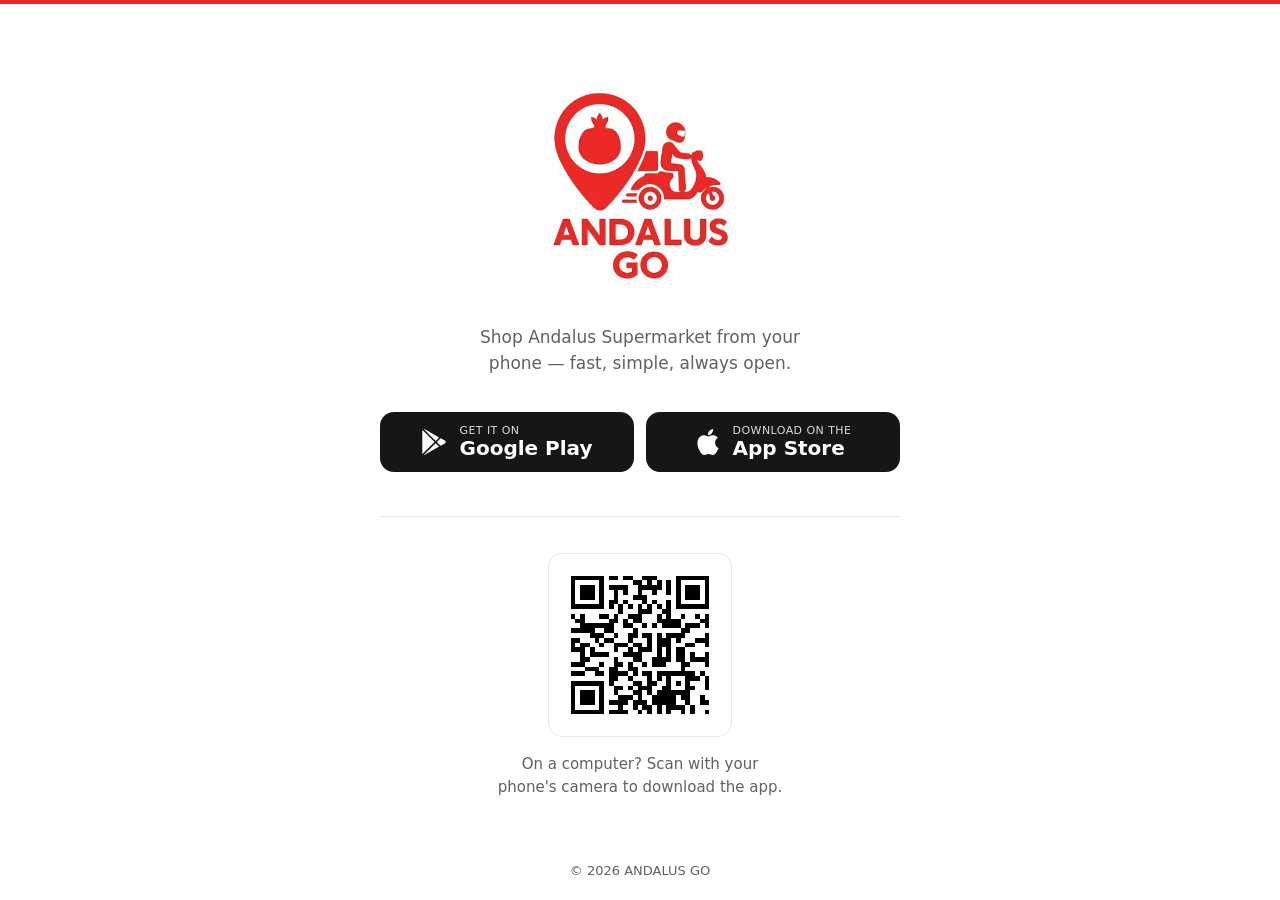
==== index.html @ f075320d "ANDALUS GO universal QR code and smart app redirect Landing page that sends Android visitors to Goog" ====
<!doctype html>
<html lang="en">
<head>
  <meta charset="utf-8">
  <meta name="viewport" content="width=device-width, initial-scale=1, viewport-fit=cover">
  <title>Download ANDALUS GO</title>
  <meta name="description" content="Download the ANDALUS GO app for Android and iPhone.">
  <meta name="theme-color" content="#ec2826">
  <meta property="og:title" content="Download ANDALUS GO">
  <meta property="og:description" content="Get the ANDALUS GO app on Google Play and the App Store.">
  <meta property="og:type" content="website">
  <meta property="og:image" content="assets/logo.png">
  <link rel="icon" href="assets/logo.png" type="image/png">
  <link rel="apple-touch-icon" href="assets/logo.png">
  <link rel="stylesheet" href="style.css">
</head>
<body>
  <main class="page">
    <header class="brand">
      <!-- The logo already contains the "ANDALUS GO" wordmark, so the heading is kept for screen readers only. -->
      <img class="brand__logo" src="assets/logo.png" alt="ANDALUS GO" width="447" height="447">
      <h1 class="visually-hidden">ANDALUS GO</h1>
      <p class="brand__tagline">Shop Andalus Supermarket from your phone — fast, simple, always open.</p>
    </header>

    <!-- Shown only while an automatic redirect is in progress (mobile). -->
    <p class="status" id="status" role="status" aria-live="polite" hidden></p>

    <!--
      STORE LINKS — the single place to set them.
      The href values below are used both by the buttons and by the automatic redirect in script.js.
    -->
    <section class="stores" aria-label="Download the app">
      <a class="store-btn" id="link-android"
         href="https://play.google.com/store/apps/details?id=uz.prod.andalus.customer_app"
         rel="noopener">
        <svg class="store-btn__icon" viewBox="0 0 24 24" aria-hidden="true"><path d="M22.018 13.298l-3.919 2.218-3.515-3.493 3.543-3.521 3.891 2.202a1.49 1.49 0 0 1 0 2.594zM1.337.924a1.486 1.486 0 0 0-.112.568v21.017c0 .217.045.419.124.6l11.155-11.087L1.337.924zm12.207 10.065l3.258-3.238L3.45.195a1.466 1.466 0 0 0-.946-.179l11.04 10.973zm0 2.067l-11 10.933c.298.036.612-.016.906-.183l13.324-7.54-3.23-3.21z"/></svg>
        <span class="store-btn__text"><small>GET IT ON</small>Google Play</span>
      </a>
      <a class="store-btn" id="link-ios"
         href="https://apps.apple.com/app/andalus-go/id6757116995"
         rel="noopener">
        <svg class="store-btn__icon" viewBox="0 0 24 24" aria-hidden="true"><path d="M12.152 6.896c-.948 0-2.415-1.078-3.96-1.04-2.04.027-3.91 1.183-4.961 3.014-2.117 3.675-.546 9.103 1.519 12.09 1.013 1.454 2.208 3.09 3.792 3.039 1.52-.065 2.09-.987 3.935-.987 1.831 0 2.35.987 3.96.948 1.637-.026 2.676-1.48 3.676-2.948 1.156-1.688 1.636-3.325 1.662-3.415-.039-.013-3.182-1.221-3.22-4.857-.026-3.04 2.48-4.494 2.597-4.559-1.429-2.09-3.623-2.324-4.39-2.376-2-.156-3.675 1.09-4.61 1.09zM15.53 3.83c.843-1.012 1.4-2.427 1.245-3.83-1.207.052-2.662.805-3.532 1.818-.78.896-1.454 2.338-1.273 3.714 1.338.104 2.715-.688 3.559-1.701"/></svg>
        <span class="store-btn__text"><small>Download on the</small>App Store</span>
      </a>
    </section>

    <!-- Desktop only: lets visitors scan this page with their phone. Filled by script.js. -->
    <section class="scan" id="scan" hidden>
      <div class="scan__code" id="scan-code" aria-label="QR code to open this page on your phone"></div>
      <p class="scan__text">On a computer? Scan with your phone's camera to download the app.</p>
    </section>
  </main>

  <footer class="footer">
    <p>&copy; <span id="year">2026</span> ANDALUS GO</p>
  </footer>

  <script src="script.js"></script>
</body>
</html>
---- style.css ----
:root {
  --brand: #ec2826;
  --brand-dark: #c11d1a;
  --brand-soft: #fdeceb;
  --ink: #161616;
  --muted: #62605f;
  --line: #eee8e7;
  --bg: #ffffff;
  --radius: 14px;
  --font: system-ui, -apple-system, "Segoe UI", Roboto, "Helvetica Neue", Arial, sans-serif;
}

*,
*::before,
*::after { box-sizing: border-box; }

html, body { margin: 0; }

body {
  min-height: 100vh;
  min-height: 100dvh;
  display: flex;
  flex-direction: column;
  background: var(--bg);
  color: var(--ink);
  font-family: var(--font);
  line-height: 1.5;
  -webkit-font-smoothing: antialiased;
  text-rendering: optimizeLegibility;
}

/* Thin brand-red accent along the top edge */
body::before {
  content: "";
  display: block;
  height: 4px;
  background: var(--brand);
}

.page {
  flex: 1;
  width: 100%;
  max-width: 560px;
  margin: 0 auto;
  padding: clamp(40px, 9vh, 96px) 20px 32px;
  display: flex;
  flex-direction: column;
  align-items: center;
  text-align: center;
}

/* ---------- Brand ---------- */
/* The logo PNG has its own white margin, so it sits directly on the page. */
.brand__logo {
  width: clamp(200px, 60vw, 260px);
  height: auto;
  display: block;
  margin: -24px auto 0;
  mix-blend-mode: multiply; /* hides the image's slightly off-white background */
}

.visually-hidden {
  position: absolute;
  width: 1px;
  height: 1px;
  margin: -1px;
  padding: 0;
  overflow: hidden;
  clip: rect(0 0 0 0);
  white-space: nowrap;
  border: 0;
}

.brand__tagline {
  margin: 4px auto 0;
  max-width: 34ch;
  color: var(--muted);
  font-size: 1.0625rem;
}

/* ---------- Redirect status ---------- */
.status {
  margin: 28px 0 0;
  padding: 10px 16px;
  border-radius: 999px;
  background: var(--brand-soft);
  color: var(--brand-dark);
  font-size: 0.9375rem;
  font-weight: 600;
}

/* ---------- Store buttons ---------- */
.stores {
  margin-top: 36px;
  width: 100%;
  display: grid;
  grid-template-columns: 1fr;
  gap: 12px;
}

@media (min-width: 520px) {
  .stores { grid-template-columns: 1fr 1fr; }
}

.store-btn {
  display: flex;
  align-items: center;
  justify-content: center;
  gap: 12px;
  min-height: 60px;
  padding: 10px 20px;
  border-radius: var(--radius);
  background: var(--ink);
  color: #fff;
  text-decoration: none;
  border: 2px solid var(--ink);
  transition: background-color 0.15s ease, border-color 0.15s ease;
}

.store-btn:hover { background: var(--brand-dark); border-color: var(--brand-dark); }

.store-btn:focus-visible {
  outline: 3px solid var(--brand);
  outline-offset: 3px;
}

/* Detected platform's button is highlighted in brand red */
.store-btn.is-primary { background: var(--brand); border-color: var(--brand); }
.store-btn.is-primary:hover { background: var(--brand-dark); border-color: var(--brand-dark); }

.store-btn__icon {
  width: 26px;
  height: 26px;
  flex: none;
  fill: currentColor;
}

.store-btn__text {
  display: flex;
  flex-direction: column;
  align-items: flex-start;
  font-size: 1.25rem;
  font-weight: 700;
  line-height: 1.1;
}

.store-btn__text small {
  font-size: 0.6875rem;
  font-weight: 500;
  letter-spacing: 0.04em;
  text-transform: uppercase;
  opacity: 0.85;
}

/* ---------- Desktop scan block ---------- */
.scan {
  margin-top: 44px;
  padding-top: 36px;
  border-top: 1px solid var(--line);
  width: 100%;
  display: flex;
  flex-direction: column;
  align-items: center;
}

.scan[hidden], .status[hidden] { display: none; }

.scan__code {
  width: 184px;
  height: 184px;
  padding: 12px;
  border: 1px solid var(--line);
  border-radius: var(--radius);
  background: #fff;
}

.scan__code svg { display: block; width: 100%; height: 100%; }

.scan__text {
  margin: 16px 0 0;
  max-width: 30ch;
  color: var(--muted);
  font-size: 0.9375rem;
}

/* ---------- Footer ---------- */
.footer {
  padding: 20px;
  text-align: center;
  color: var(--muted);
  font-size: 0.8125rem;
}

.footer p { margin: 0; }

@media (prefers-reduced-motion: reduce) {
  .store-btn { transition: none; }
}
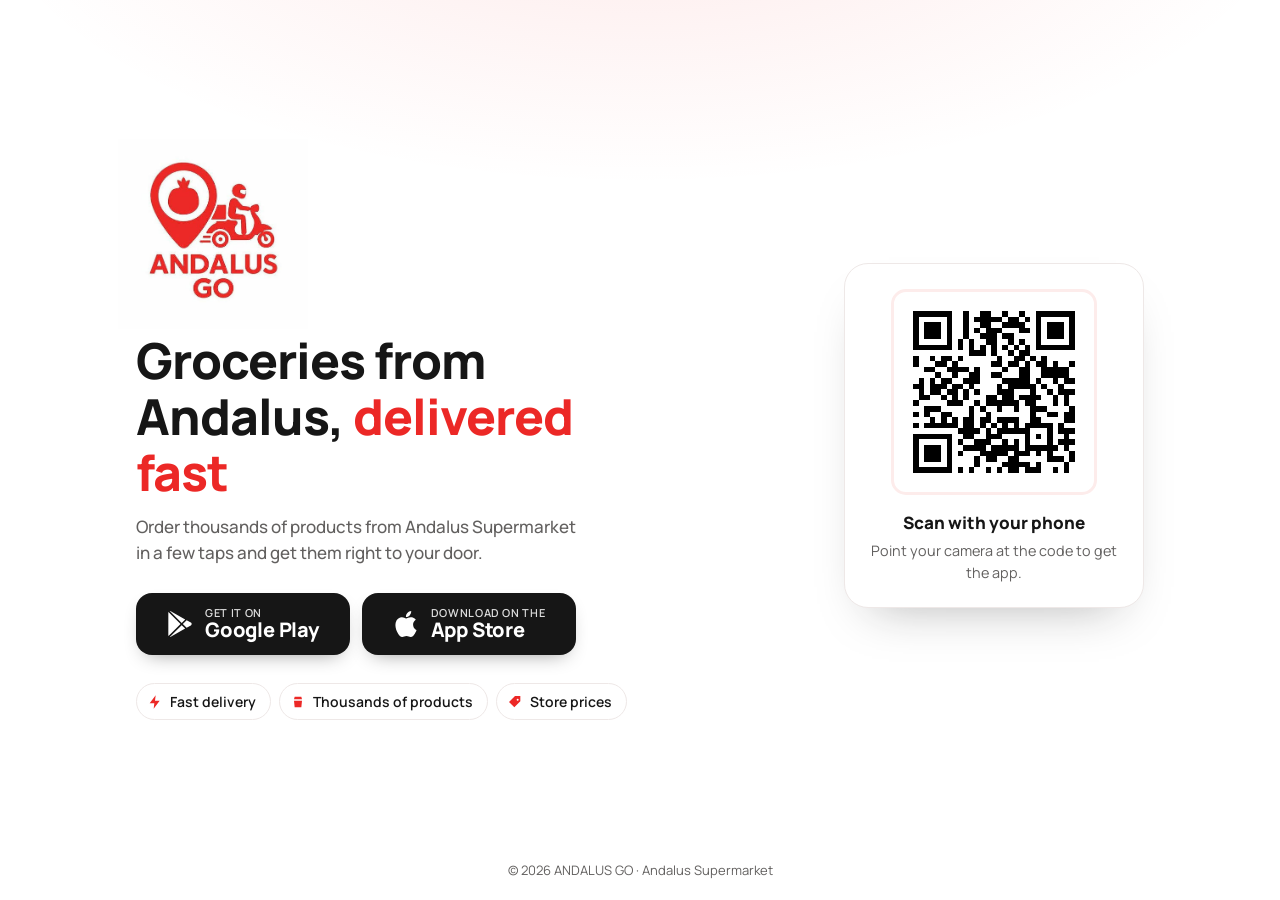
==== commit e0765141: "Open the store instantly and refresh the landing design - Vercel edge middleware sends Android/iPhon" ====
--- a/index.html
+++ b/index.html
@@ -4,56 +4,85 @@
   <meta charset="utf-8">
   <meta name="viewport" content="width=device-width, initial-scale=1, viewport-fit=cover">
   <title>Download ANDALUS GO</title>
-  <meta name="description" content="Download the ANDALUS GO app for Android and iPhone.">
+  <!--
+    Instant redirect: runs before any CSS, fonts or images load.
+    STORE LINKS: keep in sync with the two buttons below and with middleware.js.
+  -->
+  <script>
+    (function () {
+      var STORES = {
+        android: "https://play.google.com/store/apps/details?id=uz.prod.andalus.customer_app",
+        ios: "https://apps.apple.com/app/andalus-go/id6757116995"
+      };
+      var q = location.search;
+      var ua = navigator.userAgent || "";
+      var forced = /[?&]platform=(android|ios|other)\b/i.exec(q);
+      var p = "other";
+      if (forced) p = forced[1].toLowerCase();
+      else if (/Windows Phone|IEMobile/i.test(ua)) p = "other";        // these UAs also contain "Android"/"iPhone"
+      else if (/Android/i.test(ua)) p = "android";
+      else if (/iPhone|iPad|iPod/i.test(ua)) p = "ios";
+      else if (/Macintosh/i.test(ua) && navigator.maxTouchPoints > 1) p = "ios"; // iPadOS 13+ "desktop mode"
+      else if (navigator.userAgentData && /android/i.test(navigator.userAgentData.platform || "")) p = "android";
+      document.documentElement.setAttribute("data-platform", p);
+      // replace() keeps this page out of history, so "Back" from the store does not bounce here again.
+      if (p !== "other" && !/[?&]noredirect\b/.test(q)) location.replace(STORES[p]);
+    })();
+  </script>
+  <meta name="description" content="Download the ANDALUS GO app for Android and iPhone. Groceries from Andalus Supermarket delivered to your door.">
   <meta name="theme-color" content="#ec2826">
   <meta property="og:title" content="Download ANDALUS GO">
-  <meta property="og:description" content="Get the ANDALUS GO app on Google Play and the App Store.">
+  <meta property="og:description" content="Groceries from Andalus Supermarket delivered to your door. Get the app on Google Play and the App Store.">
   <meta property="og:type" content="website">
   <meta property="og:image" content="assets/logo.png">
   <link rel="icon" href="assets/logo.png" type="image/png">
   <link rel="apple-touch-icon" href="assets/logo.png">
+  <link rel="preconnect" href="https://fonts.googleapis.com">
+  <link rel="preconnect" href="https://fonts.gstatic.com" crossorigin>
+  <link rel="stylesheet" href="https://fonts.googleapis.com/css2?family=Manrope:wght@500;600;700;800&display=swap">
   <link rel="stylesheet" href="style.css">
 </head>
 <body>
   <main class="page">
-    <header class="brand">
-      <!-- The logo already contains the "ANDALUS GO" wordmark, so the heading is kept for screen readers only. -->
-      <img class="brand__logo" src="assets/logo.png" alt="ANDALUS GO" width="447" height="447">
-      <h1 class="visually-hidden">ANDALUS GO</h1>
-      <p class="brand__tagline">Shop Andalus Supermarket from your phone — fast, simple, always open.</p>
-    </header>
+    <section class="hero">
+      <div class="hero__text">
+        <img class="hero__logo" src="assets/logo.png" alt="ANDALUS GO" width="447" height="447">
+        <h1 class="hero__title">Groceries from Andalus, <span>delivered fast</span></h1>
+        <p class="hero__lead">Order thousands of products from Andalus Supermarket in a few taps and get them right to your door.</p>
 
-    <!-- Shown only while an automatic redirect is in progress (mobile). -->
-    <p class="status" id="status" role="status" aria-live="polite" hidden></p>
+        <!-- Shown only while a redirect is in progress, or if it was blocked. -->
+        <p class="status" id="status" role="status" aria-live="polite" hidden></p>
 
-    <!--
-      STORE LINKS — the single place to set them.
-      The href values below are used both by the buttons and by the automatic redirect in script.js.
-    -->
-    <section class="stores" aria-label="Download the app">
-      <a class="store-btn" id="link-android"
-         href="https://play.google.com/store/apps/details?id=uz.prod.andalus.customer_app"
-         rel="noopener">
-        <svg class="store-btn__icon" viewBox="0 0 24 24" aria-hidden="true"><path d="M22.018 13.298l-3.919 2.218-3.515-3.493 3.543-3.521 3.891 2.202a1.49 1.49 0 0 1 0 2.594zM1.337.924a1.486 1.486 0 0 0-.112.568v21.017c0 .217.045.419.124.6l11.155-11.087L1.337.924zm12.207 10.065l3.258-3.238L3.45.195a1.466 1.466 0 0 0-.946-.179l11.04 10.973zm0 2.067l-11 10.933c.298.036.612-.016.906-.183l13.324-7.54-3.23-3.21z"/></svg>
-        <span class="store-btn__text"><small>GET IT ON</small>Google Play</span>
-      </a>
-      <a class="store-btn" id="link-ios"
-         href="https://apps.apple.com/app/andalus-go/id6757116995"
-         rel="noopener">
-        <svg class="store-btn__icon" viewBox="0 0 24 24" aria-hidden="true"><path d="M12.152 6.896c-.948 0-2.415-1.078-3.96-1.04-2.04.027-3.91 1.183-4.961 3.014-2.117 3.675-.546 9.103 1.519 12.09 1.013 1.454 2.208 3.09 3.792 3.039 1.52-.065 2.09-.987 3.935-.987 1.831 0 2.35.987 3.96.948 1.637-.026 2.676-1.48 3.676-2.948 1.156-1.688 1.636-3.325 1.662-3.415-.039-.013-3.182-1.221-3.22-4.857-.026-3.04 2.48-4.494 2.597-4.559-1.429-2.09-3.623-2.324-4.39-2.376-2-.156-3.675 1.09-4.61 1.09zM15.53 3.83c.843-1.012 1.4-2.427 1.245-3.83-1.207.052-2.662.805-3.532 1.818-.78.896-1.454 2.338-1.273 3.714 1.338.104 2.715-.688 3.559-1.701"/></svg>
-        <span class="store-btn__text"><small>Download on the</small>App Store</span>
-      </a>
-    </section>
+        <!-- STORE LINKS: keep in sync with the redirect script in <head> and with middleware.js. -->
+        <div class="stores" aria-label="Download the app">
+          <a class="store-btn" id="link-android" href="https://play.google.com/store/apps/details?id=uz.prod.andalus.customer_app" rel="noopener">
+            <svg class="store-btn__icon" viewBox="0 0 24 24" aria-hidden="true"><path d="M22.018 13.298l-3.919 2.218-3.515-3.493 3.543-3.521 3.891 2.202a1.49 1.49 0 0 1 0 2.594zM1.337.924a1.486 1.486 0 0 0-.112.568v21.017c0 .217.045.419.124.6l11.155-11.087L1.337.924zm12.207 10.065l3.258-3.238L3.45.195a1.466 1.466 0 0 0-.946-.179l11.04 10.973zm0 2.067l-11 10.933c.298.036.612-.016.906-.183l13.324-7.54-3.23-3.21z"/></svg>
+            <span class="store-btn__text"><small>Get it on</small>Google Play</span>
+          </a>
+          <a class="store-btn" id="link-ios" href="https://apps.apple.com/app/andalus-go/id6757116995" rel="noopener">
+            <svg class="store-btn__icon" viewBox="0 0 24 24" aria-hidden="true"><path d="M12.152 6.896c-.948 0-2.415-1.078-3.96-1.04-2.04.027-3.91 1.183-4.961 3.014-2.117 3.675-.546 9.103 1.519 12.09 1.013 1.454 2.208 3.09 3.792 3.039 1.52-.065 2.09-.987 3.935-.987 1.831 0 2.35.987 3.96.948 1.637-.026 2.676-1.48 3.676-2.948 1.156-1.688 1.636-3.325 1.662-3.415-.039-.013-3.182-1.221-3.22-4.857-.026-3.04 2.48-4.494 2.597-4.559-1.429-2.09-3.623-2.324-4.39-2.376-2-.156-3.675 1.09-4.61 1.09zM15.53 3.83c.843-1.012 1.4-2.427 1.245-3.83-1.207.052-2.662.805-3.532 1.818-.78.896-1.454 2.338-1.273 3.714 1.338.104 2.715-.688 3.559-1.701"/></svg>
+            <span class="store-btn__text"><small>Download on the</small>App Store</span>
+          </a>
+        </div>
 
-    <!-- Desktop only: lets visitors scan this page with their phone. Filled by script.js. -->
-    <section class="scan" id="scan" hidden>
-      <div class="scan__code" id="scan-code" aria-label="QR code to open this page on your phone"></div>
-      <p class="scan__text">On a computer? Scan with your phone's camera to download the app.</p>
+        <ul class="perks">
+          <li><svg viewBox="0 0 24 24" aria-hidden="true"><path d="M13 2 4 14h7l-1 8 9-12h-7l1-8z"/></svg>Fast delivery</li>
+          <li><svg viewBox="0 0 24 24" aria-hidden="true"><path d="M7 4h10l1 4H6l1-4zm-1 6h12l-1 10H7L6 10z"/></svg>Thousands of products</li>
+          <li><svg viewBox="0 0 24 24" aria-hidden="true"><path d="M3 12 12 3h8v8l-9 9-8-8zm13-5a1.5 1.5 0 1 0 0 3 1.5 1.5 0 0 0 0-3z"/></svg>Store prices</li>
+        </ul>
+      </div>
+
+      <!-- Desktop only: lets visitors open this page on their phone. Filled by script.js. -->
+      <aside class="scan" id="scan" hidden>
+        <div class="scan__code" id="scan-code" aria-label="QR code that opens this page on your phone"></div>
+        <p class="scan__title">Scan with your phone</p>
+        <p class="scan__text">Point your camera at the code to get the app.</p>
+      </aside>
     </section>
   </main>
 
   <footer class="footer">
-    <p>&copy; <span id="year">2026</span> ANDALUS GO</p>
+    <p>&copy; <span id="year">2026</span> ANDALUS GO · Andalus Supermarket</p>
   </footer>
 
   <script src="script.js"></script>
--- a/style.css
+++ b/style.css
@@ -6,8 +6,8 @@
   --muted: #62605f;
   --line: #eee8e7;
   --bg: #ffffff;
-  --radius: 14px;
-  --font: system-ui, -apple-system, "Segoe UI", Roboto, "Helvetica Neue", Arial, sans-serif;
+  --radius: 16px;
+  --font: "Manrope", system-ui, -apple-system, "Segoe UI", Roboto, "Helvetica Neue", Arial, sans-serif;
 }
 
 *,
@@ -21,84 +21,95 @@
   min-height: 100dvh;
   display: flex;
   flex-direction: column;
-  background: var(--bg);
   color: var(--ink);
   font-family: var(--font);
   line-height: 1.5;
   -webkit-font-smoothing: antialiased;
   text-rendering: optimizeLegibility;
-}
-
-/* Thin brand-red accent along the top edge */
-body::before {
-  content: "";
-  display: block;
-  height: 4px;
-  background: var(--brand);
+  /* White page with a soft brand-red glow behind the hero */
+  background:
+    radial-gradient(60rem 28rem at 50% -8rem, rgba(236, 40, 38, 0.10), transparent 70%),
+    var(--bg);
 }
 
 .page {
   flex: 1;
   width: 100%;
-  max-width: 560px;
+  max-width: 1040px;
   margin: 0 auto;
-  padding: clamp(40px, 9vh, 96px) 20px 32px;
+  padding: clamp(28px, 7vh, 88px) 16px 32px;
+  display: flex;
+  align-items: center;
+}
+
+/* ---------- Hero ---------- */
+.hero {
+  width: 100%;
+  display: grid;
+  grid-template-columns: 1fr;
+  gap: 40px;
+  align-items: center;
+}
+
+.hero__text {
   display: flex;
   flex-direction: column;
   align-items: center;
   text-align: center;
 }
 
-/* ---------- Brand ---------- */
-/* The logo PNG has its own white margin, so it sits directly on the page. */
-.brand__logo {
-  width: clamp(200px, 60vw, 260px);
+/* The logo PNG has its own white margin; multiply hides it on the tinted background. */
+.hero__logo {
+  width: clamp(150px, 42vw, 190px);
   height: auto;
   display: block;
-  margin: -24px auto 0;
-  mix-blend-mode: multiply; /* hides the image's slightly off-white background */
-}
-
-.visually-hidden {
-  position: absolute;
-  width: 1px;
-  height: 1px;
-  margin: -1px;
-  padding: 0;
-  overflow: hidden;
-  clip: rect(0 0 0 0);
-  white-space: nowrap;
-  border: 0;
-}
-
-.brand__tagline {
-  margin: 4px auto 0;
-  max-width: 34ch;
+  margin: -12px 0 4px;
+  mix-blend-mode: multiply;
+}
+
+.hero__title {
+  margin: 0;
+  max-width: 16ch;
+  font-size: clamp(1.85rem, 6.4vw, 3.1rem);
+  font-weight: 800;
+  line-height: 1.12;
+  letter-spacing: -0.02em;
+}
+
+.hero__title span { color: var(--brand); }
+
+.hero__lead {
+  margin: 14px 0 0;
+  max-width: 40ch;
   color: var(--muted);
   font-size: 1.0625rem;
+  font-weight: 500;
 }
 
 /* ---------- Redirect status ---------- */
 .status {
-  margin: 28px 0 0;
-  padding: 10px 16px;
+  margin: 22px 0 0;
+  padding: 10px 18px;
   border-radius: 999px;
   background: var(--brand-soft);
   color: var(--brand-dark);
   font-size: 0.9375rem;
-  font-weight: 600;
-}
+  font-weight: 700;
+}
+
+.status[hidden], .scan[hidden] { display: none; }
 
 /* ---------- Store buttons ---------- */
 .stores {
-  margin-top: 36px;
-  width: 100%;
+  margin-top: 28px;
+  width: 100%;
+  max-width: 440px;
   display: grid;
   grid-template-columns: 1fr;
   gap: 12px;
 }
 
-@media (min-width: 520px) {
+@media (min-width: 480px) {
   .stores { grid-template-columns: 1fr 1fr; }
 }
 
@@ -107,17 +118,17 @@
   align-items: center;
   justify-content: center;
   gap: 12px;
-  min-height: 60px;
-  padding: 10px 20px;
+  min-height: 62px;
+  padding: 10px 18px;
   border-radius: var(--radius);
   background: var(--ink);
   color: #fff;
   text-decoration: none;
-  border: 2px solid var(--ink);
-  transition: background-color 0.15s ease, border-color 0.15s ease;
-}
-
-.store-btn:hover { background: var(--brand-dark); border-color: var(--brand-dark); }
+  box-shadow: 0 8px 20px -10px rgba(0, 0, 0, 0.45);
+  transition: background-color 0.15s ease, transform 0.15s ease;
+}
+
+.store-btn:hover { background: #000; transform: translateY(-1px); }
 
 .store-btn:focus-visible {
   outline: 3px solid var(--brand);
@@ -125,8 +136,11 @@
 }
 
 /* Detected platform's button is highlighted in brand red */
-.store-btn.is-primary { background: var(--brand); border-color: var(--brand); }
-.store-btn.is-primary:hover { background: var(--brand-dark); border-color: var(--brand-dark); }
+.store-btn.is-primary {
+  background: var(--brand);
+  box-shadow: 0 10px 24px -10px rgba(236, 40, 38, 0.7);
+}
+.store-btn.is-primary:hover { background: var(--brand-dark); }
 
 .store-btn__icon {
   width: 26px;
@@ -140,52 +154,96 @@
   flex-direction: column;
   align-items: flex-start;
   font-size: 1.25rem;
-  font-weight: 700;
+  font-weight: 800;
   line-height: 1.1;
+  letter-spacing: -0.01em;
 }
 
 .store-btn__text small {
   font-size: 0.6875rem;
-  font-weight: 500;
-  letter-spacing: 0.04em;
+  font-weight: 600;
+  letter-spacing: 0.06em;
   text-transform: uppercase;
   opacity: 0.85;
 }
 
-/* ---------- Desktop scan block ---------- */
+/* ---------- Perks ---------- */
+.perks {
+  list-style: none;
+  margin: 28px 0 0;
+  padding: 0;
+  display: flex;
+  flex-wrap: wrap;
+  justify-content: center;
+  gap: 8px;
+}
+
+.perks li {
+  display: inline-flex;
+  align-items: center;
+  gap: 7px;
+  padding: 7px 14px 7px 10px;
+  border: 1px solid var(--line);
+  border-radius: 999px;
+  background: #fff;
+  font-size: 0.875rem;
+  font-weight: 600;
+}
+
+.perks svg {
+  width: 16px;
+  height: 16px;
+  fill: var(--brand);
+}
+
+/* ---------- Desktop scan card ---------- */
 .scan {
-  margin-top: 44px;
-  padding-top: 36px;
-  border-top: 1px solid var(--line);
-  width: 100%;
-  display: flex;
-  flex-direction: column;
-  align-items: center;
-}
-
-.scan[hidden], .status[hidden] { display: none; }
+  justify-self: center;
+  width: 100%;
+  max-width: 300px;
+  padding: 28px 24px 24px;
+  border: 1px solid var(--line);
+  border-radius: 24px;
+  background: #fff;
+  box-shadow: 0 24px 48px -28px rgba(22, 22, 22, 0.35);
+  text-align: center;
+}
 
 .scan__code {
-  width: 184px;
-  height: 184px;
-  padding: 12px;
-  border: 1px solid var(--line);
-  border-radius: var(--radius);
+  width: 200px;
+  height: 200px;
+  margin: 0 auto;
+  padding: 8px;
+  border-radius: 12px;
   background: #fff;
+  outline: 3px solid var(--brand-soft);
 }
 
 .scan__code svg { display: block; width: 100%; height: 100%; }
 
+.scan__title {
+  margin: 18px 0 0;
+  font-weight: 800;
+  font-size: 1.0625rem;
+}
+
 .scan__text {
-  margin: 16px 0 0;
-  max-width: 30ch;
+  margin: 4px 0 0;
   color: var(--muted);
-  font-size: 0.9375rem;
+  font-size: 0.9rem;
+}
+
+/* Two columns on wide screens: text left, QR card right */
+@media (min-width: 900px) {
+  .hero { grid-template-columns: 1fr 300px; gap: 72px; }
+  .hero__text { align-items: flex-start; text-align: left; }
+  .hero__logo { margin-left: -18px; }
+  .perks { justify-content: flex-start; }
 }
 
 /* ---------- Footer ---------- */
 .footer {
-  padding: 20px;
+  padding: 20px 16px;
   text-align: center;
   color: var(--muted);
   font-size: 0.8125rem;
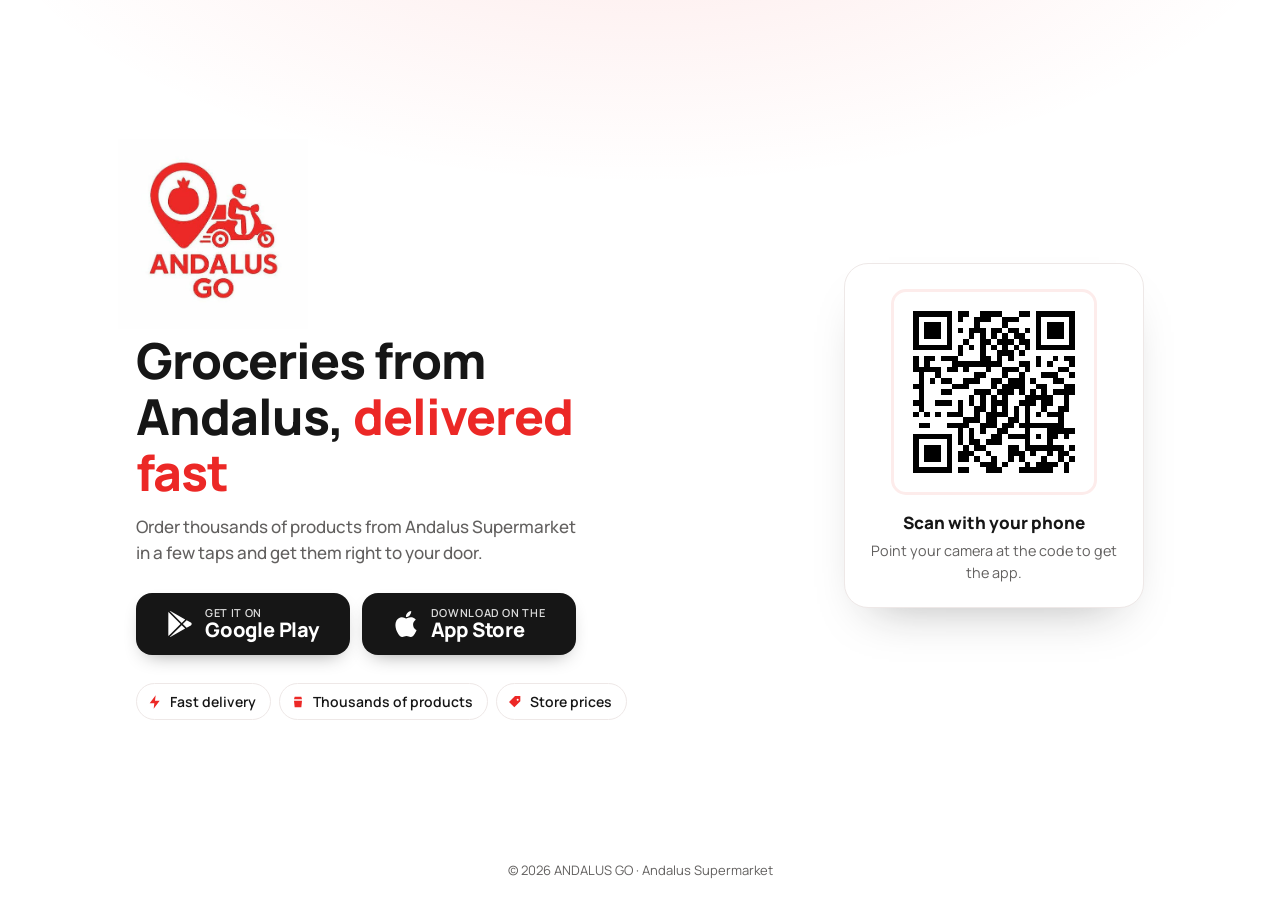
==== commit 764eb551: "Open the App Store app directly from in-app browsers on iPhone Telegram, Instagram, Facebook and oth" ====
--- a/index.html
+++ b/index.html
@@ -12,7 +12,10 @@
     (function () {
       var STORES = {
         android: "https://play.google.com/store/apps/details?id=uz.prod.andalus.customer_app",
-        ios: "https://apps.apple.com/app/andalus-go/id6757116995"
+        ios: "https://apps.apple.com/app/andalus-go/id6757116995",
+        // Opens the App Store app directly; used inside in-app browsers (Telegram, Instagram…),
+        // where the https link gets stuck on the apps.apple.com web page.
+        iosApp: "itms-apps://apps.apple.com/app/id6757116995"
       };
       var q = location.search;
       var ua = navigator.userAgent || "";
@@ -24,9 +27,13 @@
       else if (/iPhone|iPad|iPod/i.test(ua)) p = "ios";
       else if (/Macintosh/i.test(ua) && navigator.maxTouchPoints > 1) p = "ios"; // iPadOS 13+ "desktop mode"
       else if (navigator.userAgentData && /android/i.test(navigator.userAgentData.platform || "")) p = "android";
+      // In-app WebView on iPhone: no "Safari/" token, or the app names itself. Keep in sync with middleware.js.
+      var inApp = p === "ios" && (/[?&]inapp\b/.test(q) || !/Safari\//.test(ua) ||
+        /FBAN|FBAV|Instagram|Telegram|Line\/|MicroMessenger|TikTok|musical_ly|Snapchat/i.test(ua));
       document.documentElement.setAttribute("data-platform", p);
+      if (inApp) document.documentElement.setAttribute("data-inapp", "");
       // replace() keeps this page out of history, so "Back" from the store does not bounce here again.
-      if (p !== "other" && !/[?&]noredirect\b/.test(q)) location.replace(STORES[p]);
+      if (p !== "other" && !/[?&]noredirect\b/.test(q)) location.replace(inApp ? STORES.iosApp : STORES[p]);
     })();
   </script>
   <meta name="description" content="Download the ANDALUS GO app for Android and iPhone. Groceries from Andalus Supermarket delivered to your door.">
--- a/style.css
+++ b/style.css
@@ -241,6 +241,18 @@
   .perks { justify-content: flex-start; }
 }
 
+.debug {
+  margin: 20px 0 0;
+  padding: 12px;
+  max-width: 100%;
+  white-space: pre-wrap;
+  word-break: break-all;
+  border-radius: 10px;
+  background: #f4f2f2;
+  font-size: 0.75rem;
+  text-align: left;
+}
+
 /* ---------- Footer ---------- */
 .footer {
   padding: 20px 16px;
